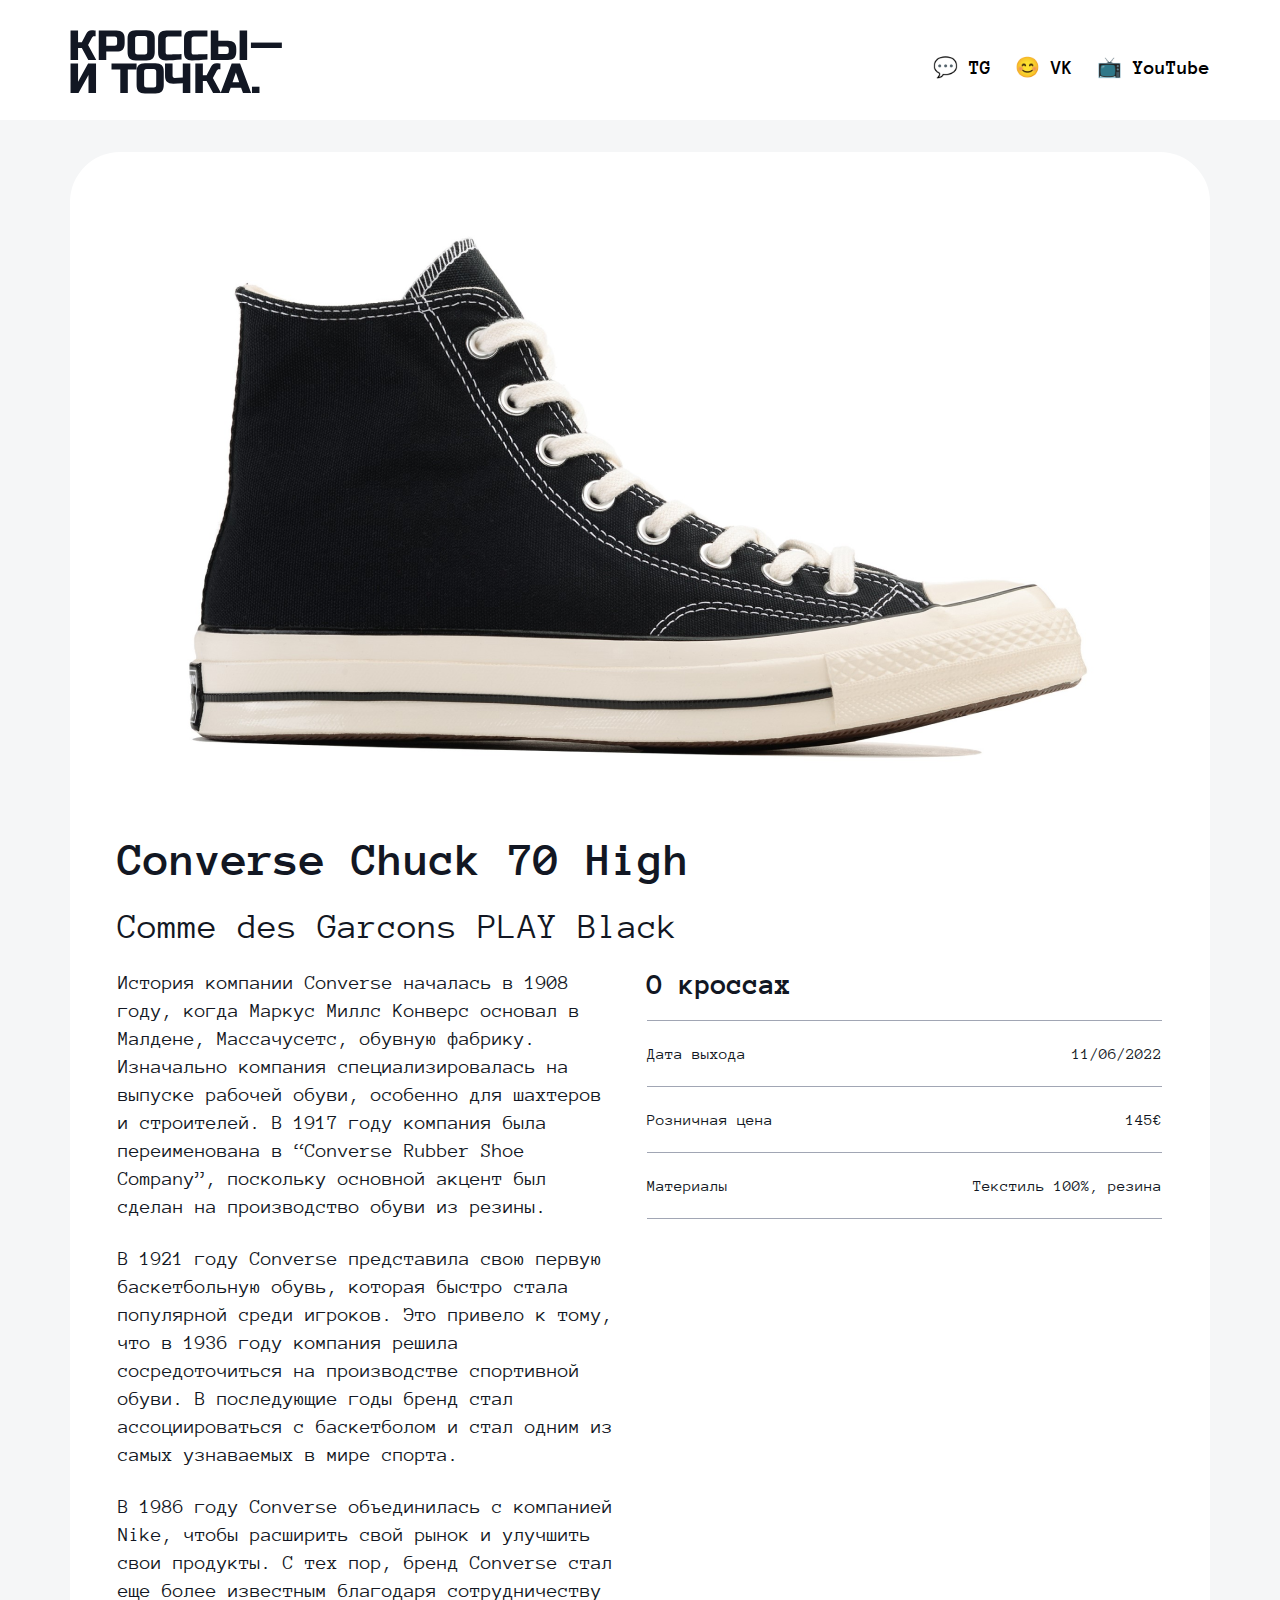
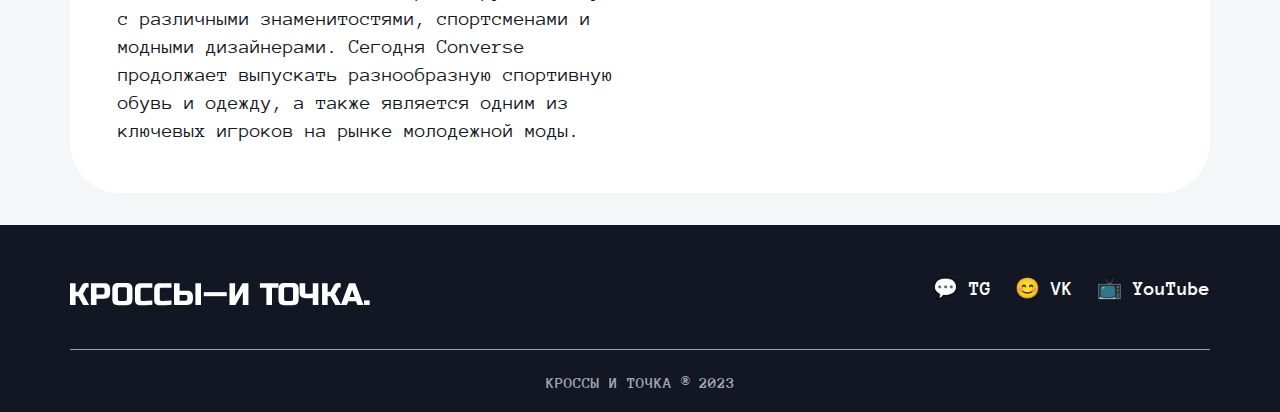
==== pages/Converse Chuck 70 High.html @ 22741f8f "new functionality" ====
<!DOCTYPE html>
<html lang="ru">
	<head>
		<meta charset="UTF-8" />
		<meta name="viewport" content="width=device-width, initial-scale=1.0" />
		<link rel="preconnect" href="https://fonts.googleapis.com" />
		<link rel="preconnect" href="https://fonts.gstatic.com" crossorigin />
		<link
			href="https://fonts.googleapis.com/css2?family=IBM+Plex+Mono:wght@500&display=swap"
			rel="stylesheet"
		/>
		<link rel="stylesheet" href="../style.css" />
		<title>Converse Chuck 70 High</title>
	</head>
	<body>
		<header class="header">
			<div class="container">
				<div class="header__wrapper">
					<h1>
						<a href="../index.html" class="header__link">
							<img
								class="header__img"
								src="../img/header__logo.svg"
								alt="Логотип"
							/>
						</a>
					</h1>
					<nav class="header__nav">
						<ul class="nav__list">
							<li class="nav__item">
								<a href="#" class="nav__link">💬 TG</a>
							</li>
							<li class="nav__item">
								<a href="#" class="nav__link">😊 VK</a>
							</li>
							<li class="nav__item">
								<a href="#" class="nav__link">📺 YouTube</a>
							</li>
						</ul>
					</nav>
				</div>
			</div>
			<hr class="header__line" />
		</header>

		<main>
			<section class="sneaker-big">
				<div class="container">
					<div class="sneaker-wrapper">
						<img class="sneaker-big__img" src="../img/big3.png" alt="" />
						<div class="sneaker-big__info">
							<h2 class="sneaker-big__title">Converse Chuck 70 High</h2>
							<p class="sneaker-big__subtitle">Comme des Garcons PLAY Black</p>
							<div class="sneaker-big__descr">
								<div class="sneaker-big__text">
									<p>
										История компании Converse началась в 1908 году, когда Маркус
										Миллс Конверс основал в Малдене, Массачусетс, обувную
										фабрику. Изначально компания специализировалась на выпуске
										рабочей обуви, особенно для шахтеров и строителей. В 1917
										году компания была переименована в “Converse Rubber Shoe
										Company”, поскольку основной акцент был сделан на
										производство обуви из резины.
									</p>
									<p>
										В 1921 году Converse представила свою первую баскетбольную
										обувь, которая быстро стала популярной среди игроков. Это
										привело к тому, что в 1936 году компания решила
										сосредоточиться на производстве спортивной обуви. В
										последующие годы бренд стал ассоциироваться с баскетболом и
										стал одним из самых узнаваемых в мире спорта.
									</p>
									<p>
										В 1986 году Converse объединилась с компанией Nike, чтобы
										расширить свой рынок и улучшить свои продукты. С тех пор,
										бренд Converse стал еще более известным благодаря
										сотрудничеству с различными знаменитостями, спортсменами и
										модными дизайнерами. Сегодня Converse продолжает выпускать
										разнообразную спортивную обувь и одежду, а также является
										одним из ключевых игроков на рынке молодежной моды.
									</p>
								</div>
								<div class="sneaker-big__parametrs">
									<h3 class="parametrs-title">О кроссах</h3>
									<hr class="line" />
									<div class="parametrs-box">
										<div class="parametr-item parametr-item__padd">
											<p class="parametrs-text">Дата выхода</p>
											<p class="parametrs-descr">11/06/2022</p>
										</div>
										<hr class="line" />

										<div class="parametr-item">
											<p class="parametrs-text">Розничная цена</p>
											<p class="parametrs-descr">145€</p>
										</div>
										<hr class="line" />

										<div class="parametr-item">
											<p class="parametrs-text">Материалы</p>
											<p class="parametrs-descr">Текстиль 100%, резина</p>
										</div>
										<hr class="line" />
									</div>
								</div>
							</div>
						</div>
					</div>
				</div>
			</section>
		</main>

		<footer class="footer">
			<div class="container">
				<div class="footer__wrapper">
					<div class="footer__content">
						<h2 class="footer__logo">
							<a href="../index.html" class="footer__link">
								<img
									class="footer__img"
									src="../img/footer__logo.svg"
									alt="Логотип"
								/>
							</a>
						</h2>
						<nav class="footer__nav">
							<ul class="nav__list">
								<li class="nav__item nav__item--white">
									<a href="#" class="nav__link">💬 TG</a>
								</li>
								<li class="nav__item nav__item--white">
									<a href="#" class="nav__link">😊 VK</a>
								</li>
								<li class="nav__item nav__item--white">
									<a href="#" class="nav__link">📺 YouTube</a>
								</li>
							</ul>
						</nav>
					</div>
					<hr class="sneaker__line" />
					<p class="footer__rights">КРОССЫ И ТОЧКА ® 2023</p>
				</div>
			</div>
		</footer>
	</body>
</html>
---- style.css ----
/* ======================ALL===================*/
/* ======================ALL================== */

* {
  margin: 0;
  padding: 0;
  border: 0;
  /* box-sizing: border-box; */
}

ul li {
  list-style: none;
}

@font-face {
  font-family: "Anonymous Pro";
  src: url(fonts/AnonymousPro-Bold.ttf);
  font-weight: 700;
}

@font-face {
  font-family: "Anonymous Pro";
  src: url(fonts/AnonymousPro-Regular.ttf);
}

body {
  font-family: "Anonymous Pro";
}


main {
  background-color: #E6E8EC66;
  color: #121723;
}

.footer {
  background-color: #121723;
  color: #fff;
}

.container {
  max-width: 1140px;
  margin: 0 auto;
  padding: 0px 16px;
}

h1 {
  font-size: 56px;
}

h2 {
  font-family: 'IBM Plex Mono', monospace;
  font-size: 48px;
}

h3 {
  font-size: 26px;
}

a {
  text-decoration: none;
  color: inherit;
}

img {
  width: 100%;
}

.nav__list {
  display: flex;
  gap: 24px;
}

.nav__item {
  font-size: 20px;
  font-weight: 700;
}

body {
  font-family: "Anonymous Pro";
}


/* =====================HEADER===================*/
/* =====================HEADER================== */

.header__wrapper {
  display: flex;
  justify-content: space-between;
  align-items: center;
  padding: 30px 0 15px;
}

.header__link {
  max-width: 212px;
  display: block;
}

.header__img {
  max-width: 212px;
}

.line {
  background-color: #A1A6B4;
  width: 100%;
  height: 1px;
  border: none;
}

/* =====================COLLECTION===================*/
/* =====================COLLECTION================== */

.collection__wrapper {
  padding: 32px 0;
  display: flex;
  flex-direction: column;
}

.collection__title {
  margin-bottom: 32px;
}

.collection__content {
  display: flex;
  flex-wrap: wrap;
  justify-content: center;
  gap: 24px;
}

.sneaker {
  background-color: #fff;
  border-radius: 12px;
  height: min-content;
  transition: box-shadow .3s, transform .3s;
}

.sneaker:hover {
  transform: translateY(-10px);
  box-shadow: 0px 4px 4px 0px rgba(0, 0, 0, 0.25);
}

.sneaker__link {
  display: block;
  max-width: 364px;
}

.converse {
  border-radius: 12px;
}

.sneaker__info {
  padding: 32px 24px;
}

.sneaker__titile {
  margin-bottom: 12px;
}

.sneaker__text {
  font-size: 20px;
}

/* =====================SNEAKER-BIG===================*/
/* =====================SNEAKER-BIG================== */

.sneaker-big {
  padding: 32px 0;
}

.sneaker-wrapper {
  background-color: #fff;
  padding: 48px;
  border-radius: 50px;
}

.sneaker-big__img {
  width: 100%;
  max-width: 1045px;
  margin-bottom: 32px;
}

.sneaker-big__info {
  display: flex;
  flex-direction: column;
  gap: 24px;
}


.sneaker-big__title {
  font-family: "Anonymous Pro";
  font-size: 48px;
}

.sneaker-big__subtitle {
  font-family: Anonymous Pro;
  font-size: 36px;
}

.sneaker-big__descr {
  display: flex;
  gap: 24px;
}

.sneaker-big__text {
  display: flex;
  flex-direction: column;
  gap: 24px;
  max-width: 505px;
  font-size: 20px;
  line-height: 28px;
}

.sneaker-big__parametrs {
  flex: 1;
}

.parametrs-title {
  font-size: 30px;
  margin-bottom: 20px;
}

.parametrs-box {
  display: flex;
  flex-direction: column;
  align-items: center;
  justify-content: space-between;
  gap: 24px;
}

.parametr-item__padd {
  padding-top: 24px;
}

.parametr-item {
  width: 100%;
  display: flex;
  justify-content: space-between;
}

.sneaker__line {
  background-color: #A1A6B4;
  width: 100%;
  height: 1px;
  border: none;
  margin-bottom: 24px;
}

/* =====================FOOTER===================*/
/* =====================FOOTER================== */

.footer__wrapper {
  padding: 32px 0 21px;
  display: flex;
  flex-direction: column;
}

.footer__content {
  display: flex;
  justify-content: space-between;
  align-items: center;
  margin-bottom: 30px;
}

.footer__img {
  max-width: 300px;
}

.footer__line {
  border: none;
  height: 1px;
  background-color: #fff;
  margin-bottom: 18px;
}

.footer__rights {
  text-align: center;
  color: #A1A6B4;
  font-weight: 700;
  font-size: 16px;
}


/* =====================MEDIA===================*/
/* =====================MEDIA================== */

@media screen and (max-width: 1200px) {

  .sneaker-big__info {
    align-items: center;
  }

  .sneaker-big__descr {
    flex-direction: column;
    align-items: center;
  }

  .sneaker-big__parametrs {
    width: 100%;
  }
}


@media screen and (max-width: 650px) {

  .header__wrapper {
    flex-direction: column;
    align-items: center;
  }

  .header__link {
    margin-bottom: 24px;
  }

  .nav__list {
    padding: 0;
  }

  .collection__title {
    font-size: 32px;
  }

  .sneaker-wrapper {
    padding: 24px;
  }

  .sneaker-big__title {
    font-size: 32px;
  }

  .sneaker-big__subtitle {
    font-size: 20px;
  }

  .sneaker-big__text {
    font-size: 16px;
  }

  .parametrs-title {
    font-size: 24px;
  }

  .footer__content {
    flex-direction: column;
    align-items: center;
  }

  .footer__logo {
    margin-bottom: 24px;
  }
}
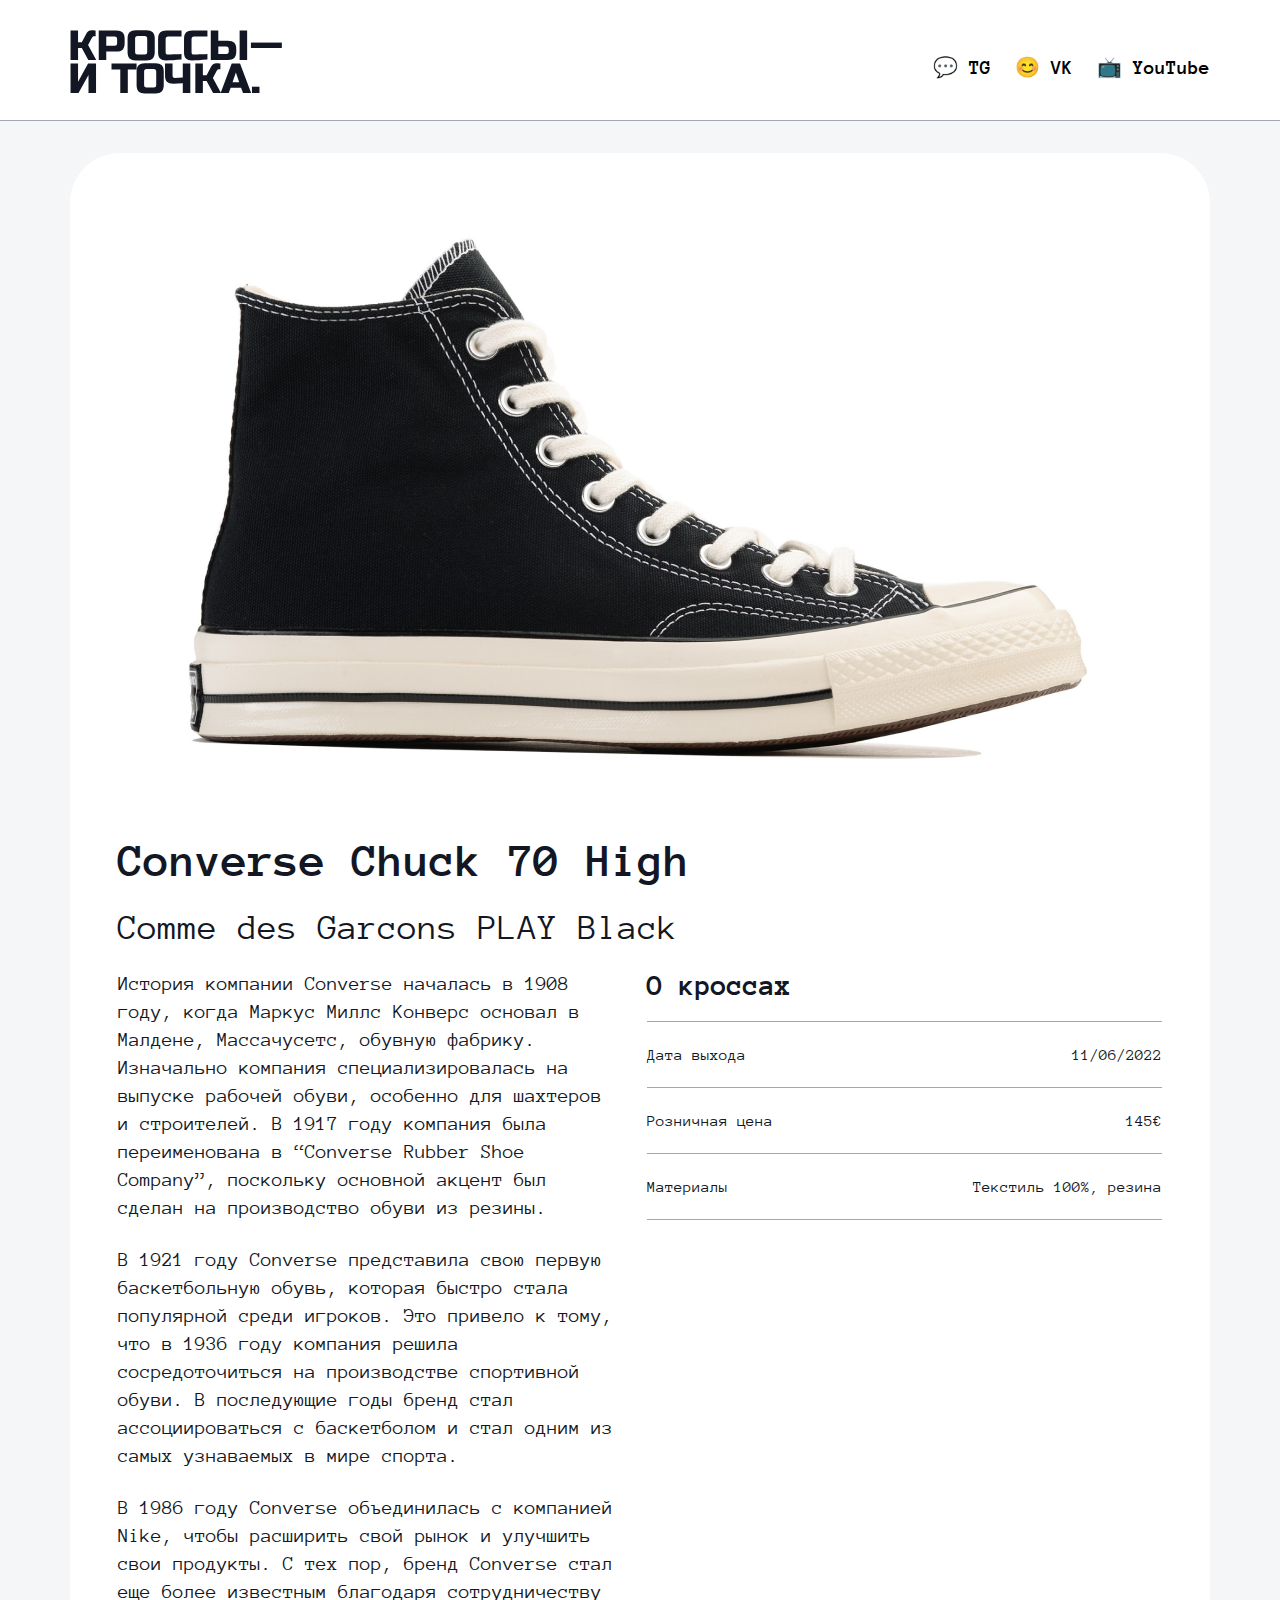
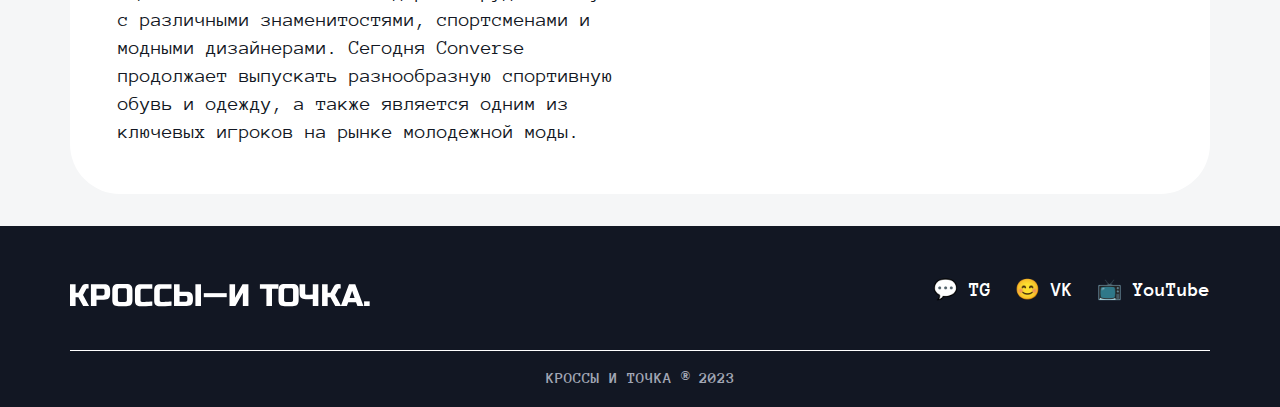
==== commit 4eb87add: "add href" ====
--- a/pages/Converse Chuck 70 High.html
+++ b/pages/Converse Chuck 70 High.html
@@ -28,19 +28,19 @@
 					<nav class="header__nav">
 						<ul class="nav__list">
 							<li class="nav__item">
-								<a href="#" class="nav__link">💬 TG</a>
+								<a href="https://t.me/+79027046244" class="nav__link" target="_blank">💬 TG</a>
 							</li>
 							<li class="nav__item">
-								<a href="#" class="nav__link">😊 VK</a>
+								<a href="https://vk.com/id539232227" class="nav__link" target="_blank">😊 VK</a>
 							</li>
 							<li class="nav__item">
-								<a href="#" class="nav__link">📺 YouTube</a>
+								<a href="https://www.youtube.com/watch?v=jH4FAooTCQk" class="nav__link" target="_blank">📺 YouTube</a>
 							</li>
 						</ul>
 					</nav>
 				</div>
 			</div>
-			<hr class="header__line" />
+			<hr class="line" />
 		</header>
 
 		<main>
@@ -123,21 +123,21 @@
 								/>
 							</a>
 						</h2>
-						<nav class="footer__nav">
-							<ul class="nav__list">
-								<li class="nav__item nav__item--white">
-									<a href="#" class="nav__link">💬 TG</a>
-								</li>
-								<li class="nav__item nav__item--white">
-									<a href="#" class="nav__link">😊 VK</a>
-								</li>
-								<li class="nav__item nav__item--white">
-									<a href="#" class="nav__link">📺 YouTube</a>
-								</li>
-							</ul>
-						</nav>
+						<nav class="header__nav">
+						<ul class="nav__list">
+							<li class="nav__item">
+								<a href="https://t.me/+79027046244" class="nav__link" target="_blank">💬 TG</a>
+							</li>
+							<li class="nav__item">
+								<a href="https://vk.com/id539232227" class="nav__link" target="_blank">😊 VK</a>
+							</li>
+							<li class="nav__item">
+								<a href="https://www.youtube.com/watch?v=jH4FAooTCQk" class="nav__link" target="_blank">📺 YouTube</a>
+							</li>
+						</ul>
+					</nav>
 					</div>
-					<hr class="sneaker__line" />
+					<hr class="footer__line" />
 					<p class="footer__rights">КРОССЫ И ТОЧКА ® 2023</p>
 				</div>
 			</div>
